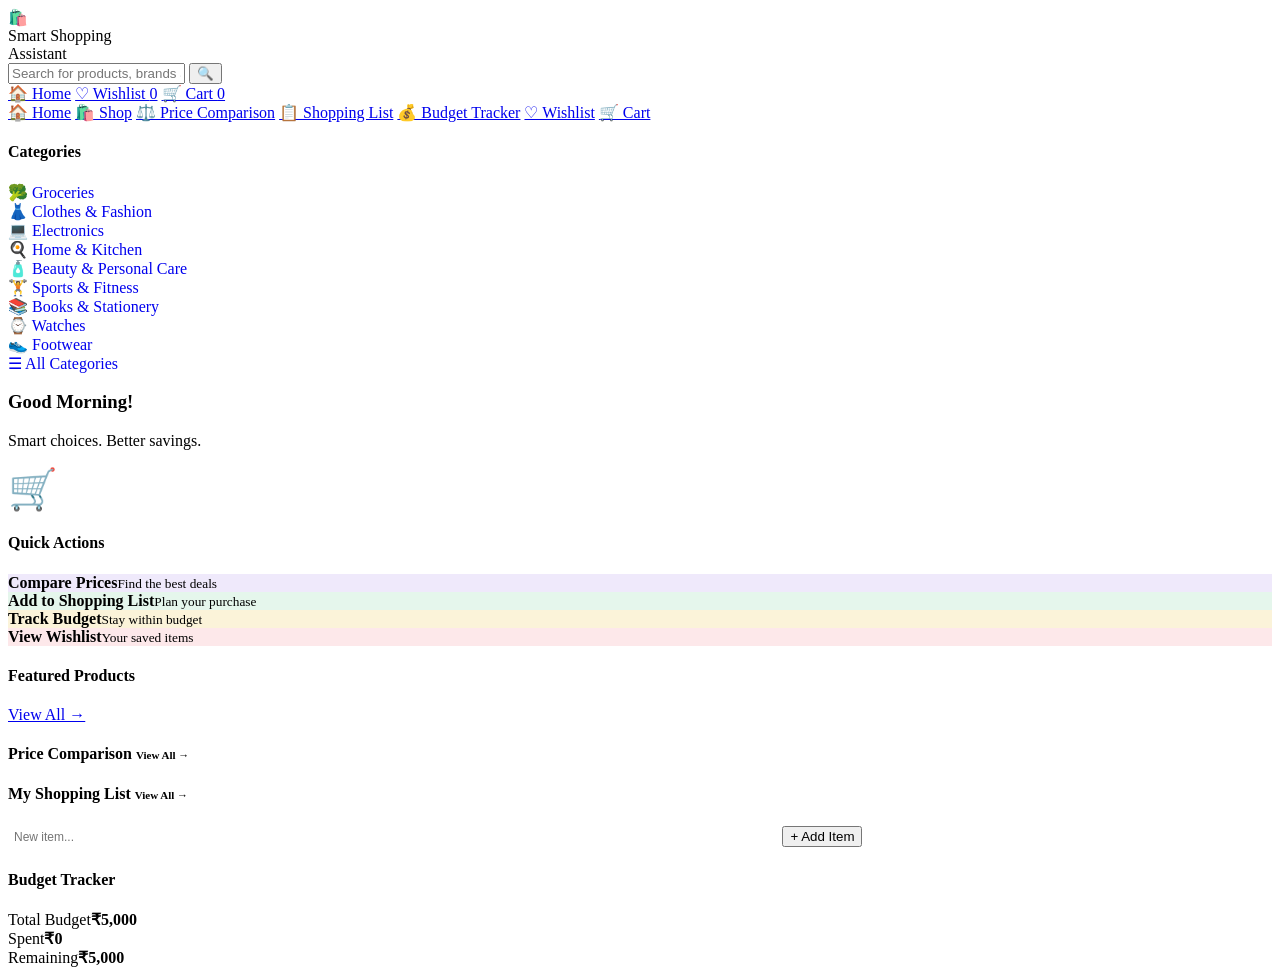
==== dashboard.html @ 0d1c262b "Add files via upload" ====
<!DOCTYPE html>
<html lang="en">

<head>
    <meta charset="UTF-8">
    <meta name="viewport" content="width=device-width, initial-scale=1">
    <title>Dashboard | Smart Shopping Assistant</title>
    <link rel="stylesheet" href="css/style.css">
    <style>
        .nav-link,
        .category-link,
        .view-link {
            cursor: pointer;
            text-decoration: none
        }

        .nav-link:hover,
        .category-link:hover,
        .view-link:hover {
            color: #2563eb
        }

        #viewModal {
            display: none;
            position: fixed;
            inset: 0;
            background: #0008;
            z-index: 9999;
            padding: 20px;
            overflow: auto
        }

        #viewModal.open {
            display: block
        }

        .modal-box {
            background: white;
            color: #222;
            max-width: 750px;
            margin: 30px auto;
            padding: 22px;
            border-radius: 14px
        }

        .modal-head {
            display: flex;
            justify-content: space-between;
            align-items: center;
            gap: 12px
        }

        .modal-close {
            font-size: 24px;
            border: 0;
            background: none;
            cursor: pointer
        }

        .modal-item {
            display: flex;
            justify-content: space-between;
            align-items: center;
            gap: 12px;
            padding: 12px 0;
            border-bottom: 1px solid #eee
        }

        .modal-item button {
            cursor: pointer;
            padding: 6px 10px
        }

        .category-link {
            display: block
        }

        #budgetWarning {
            font-size: 12px;
            margin-top: 8px
        }
    </style>
</head>

<body>
    <header class="header">
        <div class="logo"><span class="ic">🛍️</span>
            <div>Smart Shopping<br>Assistant</div>
        </div>
        <div class="search">
            <input id="q" placeholder="Search for products, brands and more...">
            <button type="button" onclick="document.getElementById('q').focus()">🔍</button>
        </div>
        <div class="hdr-actions">
            <a href="index.html">🏠 Home</a>
            <a href="#" onclick="showView('wishlist');return false">♡ Wishlist <span class="badge"
                    id="wishCount">0</span></a>
            <a href="#" onclick="showView('cart');return false">🛒 Cart <span class="badge" id="cartCount">0</span></a>
        </div>
    </header>

    <div class="layout">
        <aside class="card side">
            <a class="active" href="index.html">🏠 Home</a>
            <a href="#products" onclick="setTab('More')">🛍️ Shop</a>
            <a href="#panelCmp">⚖️ Price Comparison</a>
            <a href="#panelList">📋 Shopping List</a>
            <a href="#panelBudget">💰 Budget Tracker</a>
            <a href="#" onclick="showView('wishlist');return false">♡ Wishlist</a>
            <a href="#" onclick="showView('cart');return false">🛒 Cart</a>

            <h4>Categories</h4>
            <a class="category-link" href="#products" onclick="setTab('Groceries')">🥦 Groceries</a>
            <a class="category-link" href="#products" onclick="setTab('Clothes')">👗 Clothes &amp; Fashion</a>
            <a class="category-link" href="#products" onclick="setTab('Electronics')">💻 Electronics</a>
            <a class="category-link" href="#products" onclick="setTab('Home & Kitchen')">🍳 Home &amp; Kitchen</a>
            <a class="category-link" href="#products" onclick="setTab('Beauty & Personal Care')">🧴 Beauty &amp;
                Personal Care</a>
            <a class="category-link" href="#products" onclick="setTab('Sports & Fitness')">🏋️ Sports &amp; Fitness</a>
            <a class="category-link" href="#products" onclick="setTab('Books & Stationery')">📚 Books &amp;
                Stationery</a>
            <a class="category-link" href="#products" onclick="setTab('Watches')">⌚ Watches</a>
            <a class="category-link" href="#products" onclick="setTab('Footwear')">👟 Footwear</a>
            <a class="category-link" href="#products" onclick="setTab('More')">☰ All Categories</a>
        </aside>

        <main>
            <div class="greet">
                <div>
                    <h3 id="greeting">Good Morning!</h3>
                    <p>Smart choices. Better savings.</p>
                </div>
                <span style="font-size:40px">🛒</span>
            </div>

            <h4>Quick Actions</h4>
            <div class="quick">
                <div class="qa" style="background:#efe9fb"
                    onclick="document.getElementById('panelCmp').scrollIntoView({behavior:'smooth'})">
                    <b>Compare Prices</b><small>Find the best deals</small>
                </div>
                <div class="qa" style="background:#e5f6ec" onclick="document.getElementById('newItem').focus()">
                    <b>Add to Shopping List</b><small>Plan your purchase</small>
                </div>
                <div class="qa" style="background:#fbf3d9"
                    onclick="document.getElementById('panelBudget').scrollIntoView({behavior:'smooth'})">
                    <b>Track Budget</b><small>Stay within budget</small>
                </div>
                <div class="qa" style="background:#fde8ea" onclick="showView('wishlist')">
                    <b>View Wishlist</b><small>Your saved items</small>
                </div>
            </div>

            <div class="sec-head">
                <h4>Featured Products</h4>
                <a href="#products" onclick="setTab('More')">View All →</a>
            </div>
            <div class="tabs" id="tabs"></div>
            <div class="products" id="products"></div>
        </main>

        <aside>
            <div class="card panel" id="panelCmp">
                <h4>Price Comparison
                    <a class="view-link" onclick="showView('comparison')" style="font-size:11px;color:var(--blue)">View
                        All →</a>
                </h4>
                <div id="cmp"></div>
            </div>

            <div class="card panel" id="panelList">
                <h4>My Shopping List
                    <a class="view-link" onclick="showView('list')" style="font-size:11px;color:var(--blue)">View All
                        →</a>
                </h4>
                <ul class="list" id="list"></ul>
                <input id="newItem" placeholder="New item..."
                    style="width:60%;padding:6px;border:1px solid var(--border);border-radius:6px;font-size:12px">
                <button class="small-btn" onclick="addItem()">+ Add Item</button>
                <div style="clear:both"></div>
            </div>

            <div class="card panel" id="panelBudget">
                <h4>Budget Tracker</h4>
                <div class="row"><span>Total Budget</span><b id="total">₹5,000</b></div>
                <div class="row"><span>Spent</span><b id="spent">₹0</b></div>
                <div class="bar"><i id="barFill"></i></div>
                <div class="row"><span>Remaining</span><b id="remain">₹5,000</b></div>
                <p id="budgetWarning"></p>
            </div>
        </aside>
    </div>

    <div id="viewModal" onclick="if(event.target===this)closeView()">
        <div class="modal-box">
            <div class="modal-head">
                <h2 id="viewTitle">Shopping</h2>
                <button class="modal-close" onclick="closeView()" aria-label="Close">✕</button>
            </div>
            <div id="viewContent"></div>
        </div>
    </div>

    <script src="js/data.js"></script>
    <script src="js/app.js"></script>
</body>

</html>
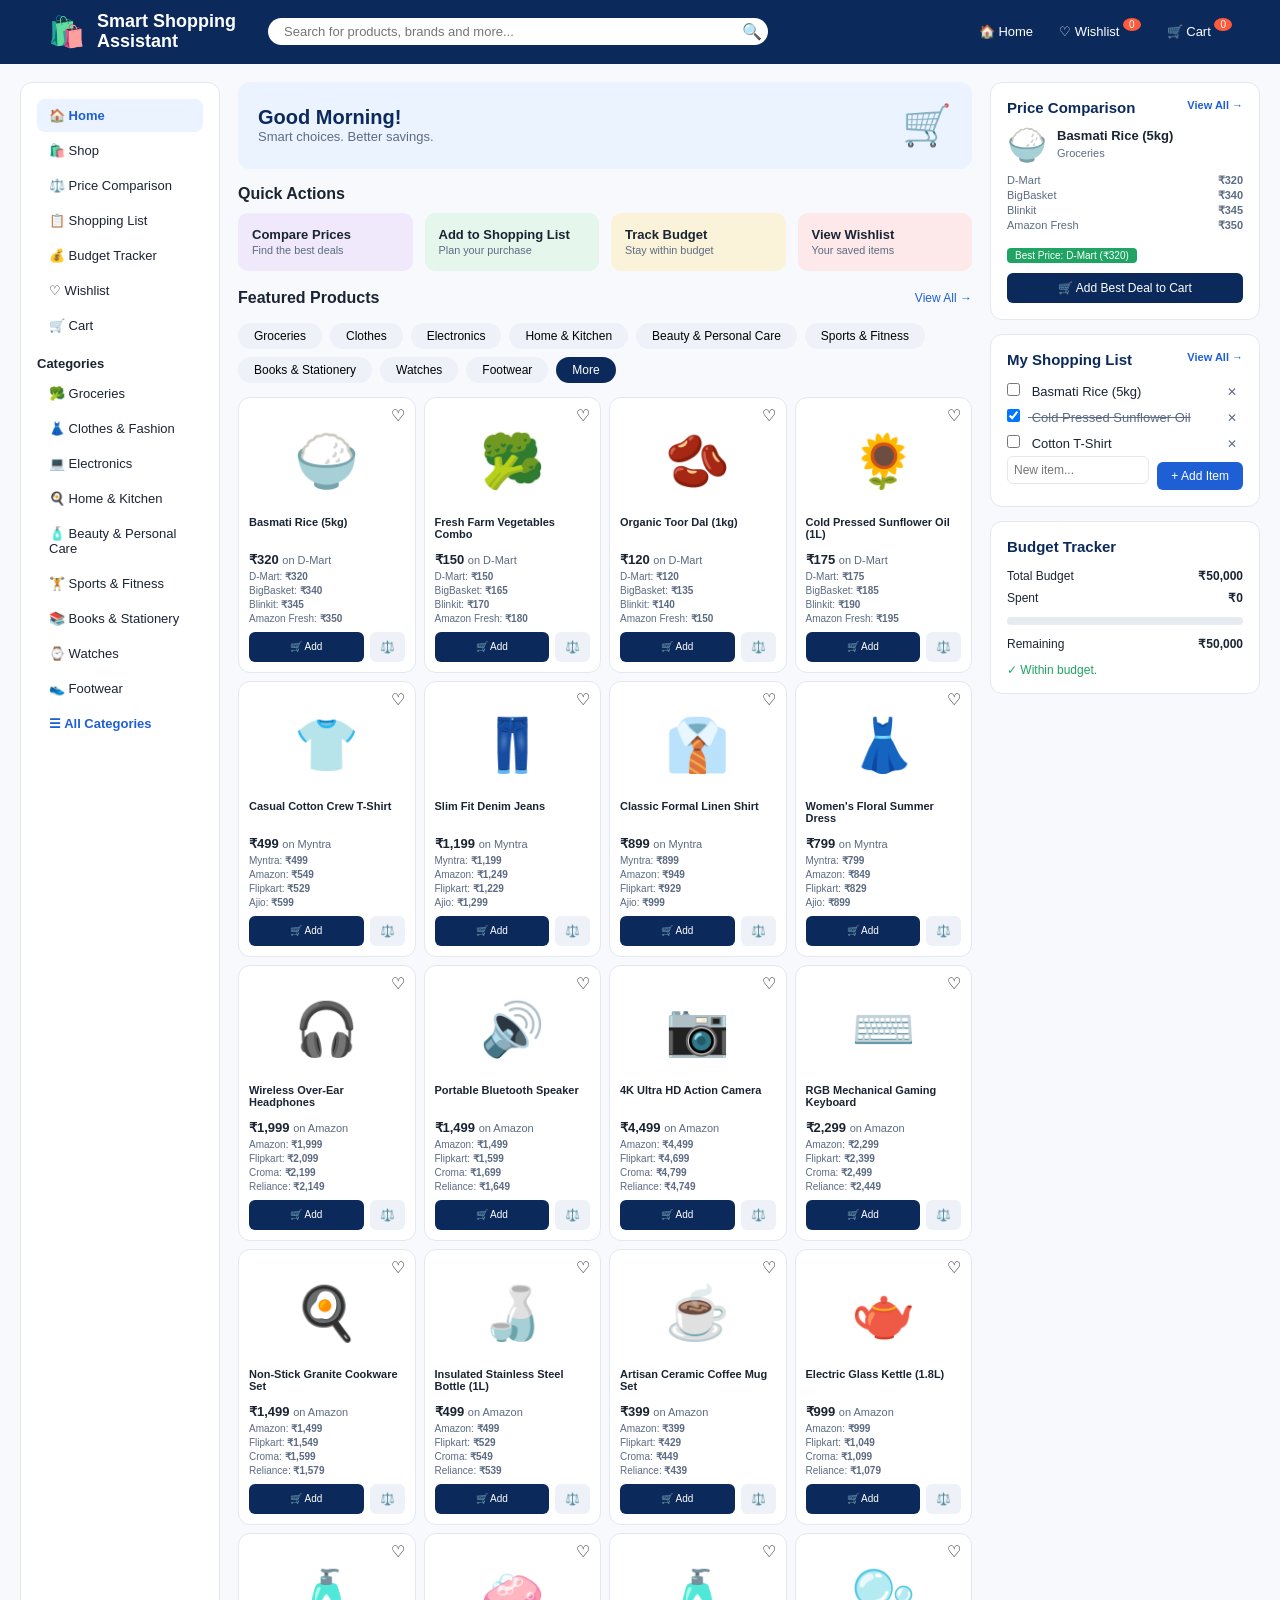
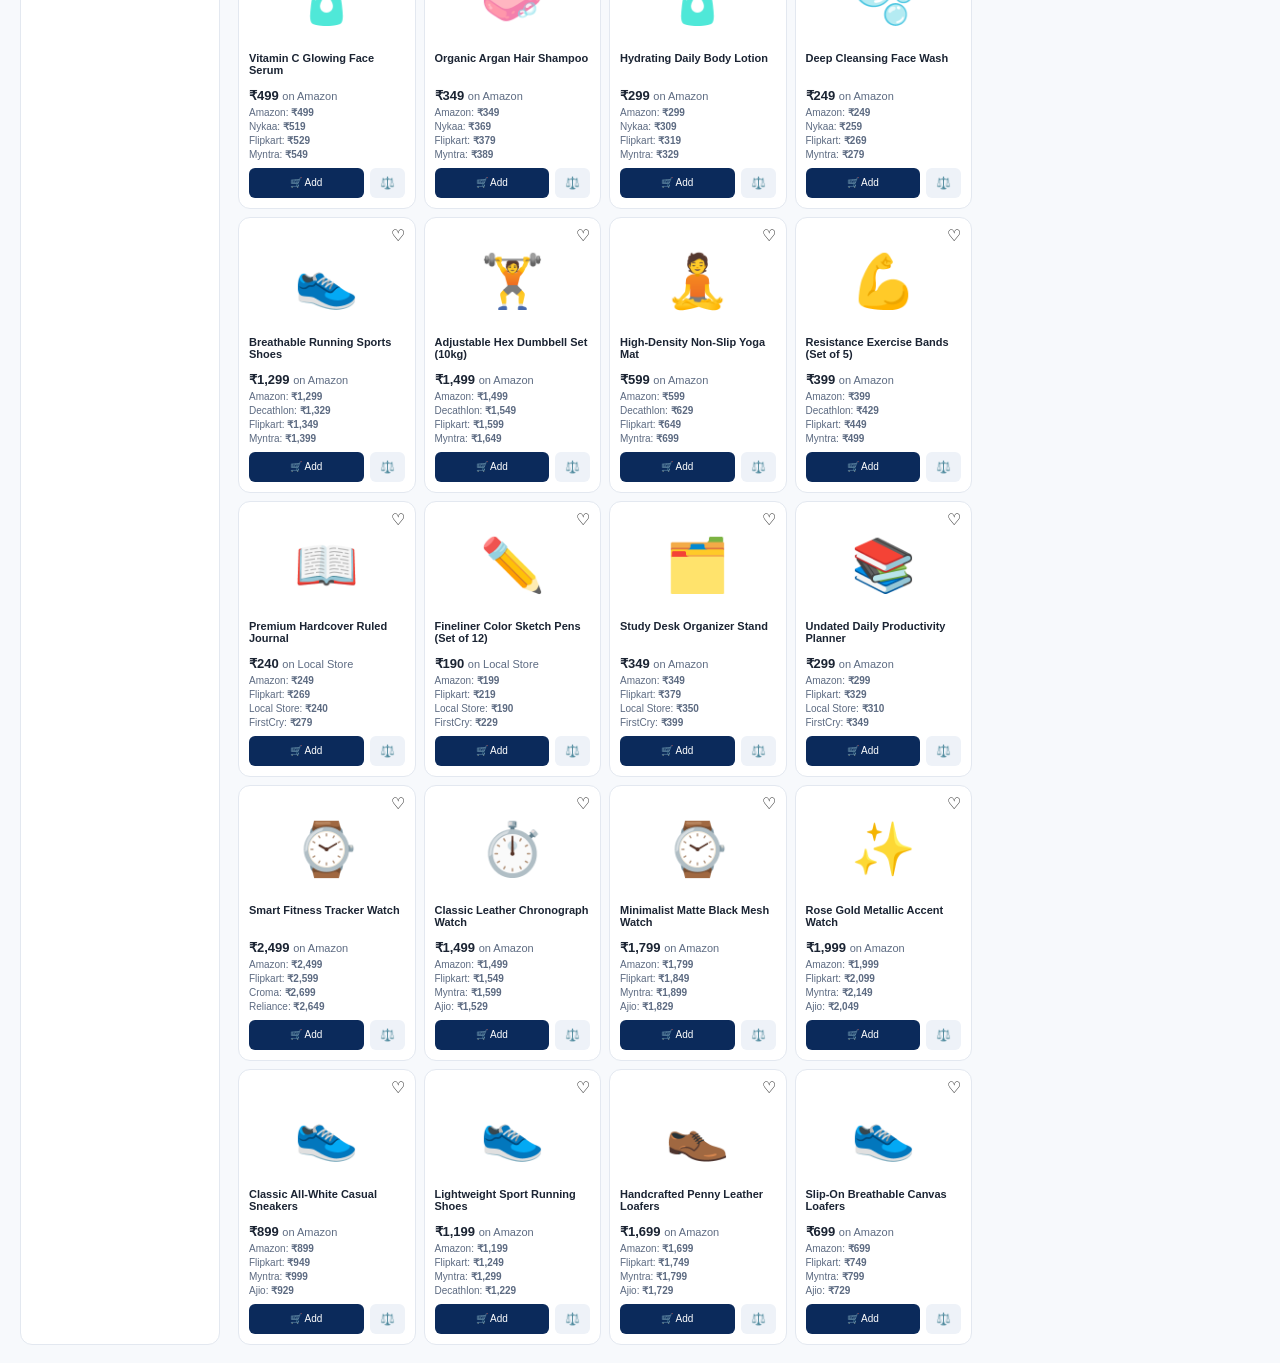
==== commit 0a7e92a1: "Update dashboard.html" ====
--- a/dashboard.html
+++ b/dashboard.html
@@ -5,7 +5,7 @@
     <meta charset="UTF-8">
     <meta name="viewport" content="width=device-width, initial-scale=1">
     <title>Dashboard | Smart Shopping Assistant</title>
-    <link rel="stylesheet" href="css/style.css">
+    <link rel="stylesheet" href="style.css">
     <style>
         .nav-link,
         .category-link,
@@ -201,8 +201,8 @@
         </div>
     </div>
 
-    <script src="js/data.js"></script>
-    <script src="js/app.js"></script>
+    <script src="data.js"></script>
+    <script src="app.js"></script>
 </body>
 
-</html>+</html>
--- a/style.css
+++ b/style.css
@@ -0,0 +1,629 @@
+:root {
+    --navy: #0b2a5b;
+    --blue: #1f5fd6;
+    --light: #eaf3ff;
+    --text: #1b2433;
+    --muted: #5d6b82;
+    --border: #e3e8f0;
+    --green: #1fa463
+}
+
+* {
+    box-sizing: border-box;
+    margin: 0;
+    padding: 0
+}
+
+body {
+    font-family: 'Segoe UI', Arial, sans-serif;
+    color: var(--text);
+    background: #fff
+}
+
+a {
+    text-decoration: none;
+    color: inherit
+}
+
+button {
+    font-family: inherit;
+    cursor: pointer;
+    border: none
+}
+
+/* Header */
+.header {
+    background: var(--navy);
+    color: #fff;
+    display: flex;
+    align-items: center;
+    gap: 32px;
+    padding: 12px 48px
+}
+
+.logo {
+    display: flex;
+    align-items: center;
+    gap: 12px;
+    font-weight: 600;
+    font-size: 18px;
+    line-height: 1.1
+}
+
+.logo span.ic {
+    font-size: 30px
+}
+
+.search {
+    flex: 1;
+    max-width: 500px;
+    display: flex;
+    background: #fff;
+    border-radius: 24px;
+    padding: 4px 6px 4px 16px
+}
+
+.search input {
+    flex: 1;
+    border: none;
+    outline: none;
+    font-size: 13px
+}
+
+.search button {
+    background: none;
+    font-size: 16px
+}
+
+.hdr-actions {
+    display: flex;
+    gap: 26px;
+    font-size: 13px;
+    margin-left: auto;
+    align-items: center
+}
+
+.badge {
+    background: #ff5a3c;
+    border-radius: 50%;
+    font-size: 10px;
+    padding: 1px 6px;
+    position: relative;
+    top: -8px
+}
+
+.nav {
+    display: flex;
+    gap: 36px;
+    padding: 10px 48px;
+    border-bottom: 1px solid var(--border);
+    font-size: 14px;
+    font-weight: 500
+}
+
+.nav a.active {
+    color: var(--blue);
+    border-bottom: 2px solid var(--blue);
+    padding-bottom: 8px
+}
+
+/* Hero */
+.hero {
+    background: linear-gradient(120deg, #dcecff, #f4f9ff);
+    display: flex;
+    align-items: center;
+    justify-content: space-between;
+    padding: 56px 48px;
+    min-height: 300px
+}
+
+.hero small {
+    letter-spacing: 3px;
+    color: var(--muted);
+    font-size: 12px
+}
+
+.hero h1 {
+    font-size: 46px;
+    line-height: 1.1;
+    margin: 14px 0;
+    color: var(--navy)
+}
+
+.hero p {
+    color: var(--muted);
+    max-width: 420px;
+    line-height: 1.5
+}
+
+.btn {
+    background: var(--blue);
+    color: #fff;
+    padding: 14px 26px;
+    border-radius: 8px;
+    font-weight: 600;
+    display: inline-block;
+    margin-top: 22px
+}
+
+.hero-art {
+    font-size: 84px;
+    letter-spacing: 10px;
+    text-align: center
+}
+
+.hero-art em {
+    display: block;
+    font-size: 22px;
+    font-family: cursive;
+    color: var(--navy);
+    letter-spacing: 0
+}
+
+/* Sections */
+.section {
+    padding: 28px 48px
+}
+
+.sec-head {
+    display: flex;
+    justify-content: space-between;
+    align-items: center;
+    margin-bottom: 16px
+}
+
+.sec-head h2 {
+    font-size: 22px;
+    color: var(--navy)
+}
+
+.sec-head a {
+    color: var(--blue);
+    font-size: 12px
+}
+
+.cats {
+    display: grid;
+    grid-template-columns: repeat(7, 1fr);
+    gap: 14px
+}
+
+.cat {
+    border-radius: 12px;
+    padding: 14px;
+    text-align: center;
+    font-size: 13px;
+    font-weight: 600
+}
+
+.cat .em {
+    font-size: 52px;
+    display: block;
+    margin-bottom: 10px
+}
+
+.features {
+    display: grid;
+    grid-template-columns: repeat(4, 1fr);
+    background: #f6f9fd;
+    padding: 22px 48px;
+    gap: 20px
+}
+
+.feat {
+    display: flex;
+    gap: 14px;
+    align-items: center;
+    font-size: 12px;
+    color: var(--muted)
+}
+
+.feat b {
+    display: block;
+    color: var(--text);
+    font-size: 14px
+}
+
+.feat .em {
+    font-size: 30px
+}
+
+/* Dashboard */
+.layout {
+    display: grid;
+    grid-template-columns: 200px 1fr 270px;
+    gap: 18px;
+    padding: 18px 20px;
+    background: #f7f9fc
+}
+
+.card {
+    background: #fff;
+    border: 1px solid var(--border);
+    border-radius: 12px;
+    padding: 16px
+}
+
+.side a {
+    display: block;
+    padding: 9px 12px;
+    font-size: 13px;
+    border-radius: 8px;
+    margin-bottom: 2px
+}
+
+.side a.active {
+    background: var(--light);
+    color: var(--blue);
+    font-weight: 600
+}
+
+.side h4 {
+    font-size: 13px;
+    margin: 14px 0 6px
+}
+
+.greet {
+    background: var(--light);
+    border-radius: 12px;
+    padding: 20px;
+    display: flex;
+    justify-content: space-between;
+    align-items: center;
+    margin-bottom: 16px
+}
+
+.greet h3 {
+    font-size: 20px;
+    color: var(--navy)
+}
+
+.greet p {
+    font-size: 13px;
+    color: var(--muted)
+}
+
+.quick {
+    display: grid;
+    grid-template-columns: repeat(4, 1fr);
+    gap: 12px;
+    margin: 10px 0 18px
+}
+
+.qa {
+    border-radius: 10px;
+    padding: 14px;
+    font-size: 13px;
+    cursor: pointer
+}
+
+.qa b {
+    display: block
+}
+
+.qa small {
+    color: var(--muted)
+}
+
+.tabs {
+    display: flex;
+    gap: 8px;
+    margin: 8px 0 14px
+}
+
+.tab {
+    padding: 6px 16px;
+    border-radius: 16px;
+    background: #eef2f8;
+    font-size: 12px
+}
+
+.tab.active {
+    background: var(--navy);
+    color: #fff
+}
+
+.products {
+    display: grid;
+    grid-template-columns: repeat(4, minmax(0, 1fr));
+    gap: 8px;
+    width: 100%;
+    min-width: 0;
+}
+
+.prod {
+    min-width: 0;
+    padding: 8px;
+    font-size: 11px;
+}
+
+.prod .img {
+    font-size: 36px;
+    margin: 4px 0;
+}
+
+.prod .img img {
+    width: 100%;
+    height: 95px;
+    object-fit: contain;
+}
+
+.prod .name {
+    font-size: 11px;
+    min-height: 32px;
+    overflow-wrap: anywhere;
+}
+
+.prod .price {
+    font-size: 14px;
+    margin: 4px 0;
+}
+
+.prod .cmp {
+    grid-template-columns: 1fr;
+    font-size: 10px;
+    gap: 3px;
+}
+
+.prod .add {
+    padding: 7px 3px;
+    font-size: 10px;
+}
+
+@media (max-width: 900px) {
+    .products {
+        grid-template-columns: repeat(2, minmax(0, 1fr));
+    }
+}
+
+.prod {
+    background: #fff;
+    border: 1px solid var(--border);
+    border-radius: 12px;
+    padding: 12px;
+    position: relative;
+    font-size: 12px
+}
+
+.prod .img {
+    font-size: 56px;
+    text-align: center;
+    margin: 6px 0
+}
+
+.prod .heart {
+    position: absolute;
+    top: 8px;
+    right: 10px;
+    background: none;
+    font-size: 16px
+}
+
+.prod .name {
+    font-weight: 600;
+    min-height: 32px
+}
+
+.prod .price {
+    font-size: 16px;
+    font-weight: 700;
+    margin: 4px 0
+}
+
+.cmp {
+    display: grid;
+    grid-template-columns: 1fr 1fr;
+    color: var(--muted);
+    font-size: 11px;
+    gap: 2px 8px;
+    margin-bottom: 8px
+}
+
+.add {
+    width: 100%;
+    background: var(--navy);
+    color: #fff;
+    padding: 8px;
+    border-radius: 6px;
+    font-size: 12px
+}
+
+.panel h4 {
+    font-size: 15px;
+    color: var(--navy);
+    margin-bottom: 10px;
+    display: flex;
+    justify-content: space-between
+}
+
+.panel {
+    margin-bottom: 14px
+}
+
+.row {
+    display: flex;
+    justify-content: space-between;
+    font-size: 12px;
+    padding: 4px 0
+}
+
+.low {
+    background: var(--green);
+    color: #fff;
+    font-size: 10px;
+    padding: 2px 8px;
+    border-radius: 4px;
+    display: inline-block;
+    margin-top: 6px
+}
+
+.list li {
+    list-style: none;
+    font-size: 13px;
+    padding: 5px 0
+}
+
+.list input {
+    margin-right: 8px
+}
+
+.list li.done {
+    text-decoration: line-through;
+    color: var(--muted)
+}
+
+.small-btn {
+    background: var(--blue);
+    color: #fff;
+    padding: 7px 14px;
+    border-radius: 6px;
+    font-size: 12px;
+    float: right;
+    margin-top: 6px
+}
+
+.bar {
+    height: 8px;
+    background: #e6ebf2;
+    border-radius: 4px;
+    margin: 8px 0;
+    overflow: hidden
+}
+
+.bar i {
+    display: block;
+    height: 100%;
+    background: var(--green);
+    width: 47%
+}
+
+@media(max-width:900px) {
+    .layout {
+        grid-template-columns: 1fr
+    }
+
+    .cats {
+        grid-template-columns: repeat(3, 1fr)
+    }
+
+    .products,
+    .quick {
+        grid-template-columns: repeat(2, 1fr)
+    }
+
+    .features {
+        grid-template-columns: repeat(2, 1fr)
+    }
+
+    .hero {
+        flex-direction: column
+    }
+}
+
+/* Smart Shopping Assistant - Product Display Fix */
+
+#products {
+    display: grid;
+    grid-template-columns: repeat(2, minmax(0, 1fr));
+    gap: 12px;
+    width: 100%;
+    min-width: 0;
+}
+
+#products .prod {
+    display: block;
+    min-width: 0;
+    overflow: hidden;
+    background: #fff;
+    border: 1px solid #e3e8f0;
+    border-radius: 12px;
+    padding: 10px;
+}
+
+#products .prod img {
+    display: block;
+    width: 100%;
+    height: 120px;
+    object-fit: contain;
+    border-radius: 8px;
+}
+
+#products .prod .img {
+    min-height: 100px;
+    display: flex;
+    align-items: center;
+    justify-content: center;
+    overflow: hidden;
+}
+
+#products .prod .name {
+    overflow-wrap: anywhere;
+}
+
+#tabs {
+    display: flex;
+    flex-wrap: wrap;
+    gap: 8px;
+}
+
+@media (max-width: 480px) {
+    #products {
+        grid-template-columns: repeat(2, minmax(0, 1fr));
+    }
+}
+
+/* FINAL PRODUCT CARD SIZE FIX */
+
+.layout>main {
+    min-width: 0;
+}
+
+.layout>main .products {
+    display: grid !important;
+    grid-template-columns: repeat(4, minmax(0, 1fr)) !important;
+    gap: 8px !important;
+    width: 100%;
+}
+
+.layout>main .prod {
+    min-width: 0;
+    padding: 7px;
+    font-size: 11px;
+}
+
+.layout>main .prod .img img {
+    width: 100%;
+    height: 85px;
+    object-fit: contain;
+}
+
+.layout>main .prod .img {
+    font-size: 34px;
+    margin: 4px 0;
+}
+
+.layout>main .prod .name {
+    font-size: 11px;
+    min-height: 32px;
+    overflow-wrap: anywhere;
+}
+
+.layout>main .prod .price {
+    font-size: 13px;
+}
+
+.layout>main .prod .cmp {
+    grid-template-columns: 1fr;
+    font-size: 10px;
+}
+
+.layout>main .prod .add {
+    padding: 6px 2px;
+    font-size: 10px;
+}
+
+@media (max-width: 900px) {
+    .layout>main .products {
+        grid-template-columns: repeat(2, minmax(0, 1fr)) !important;
+    }
+}
